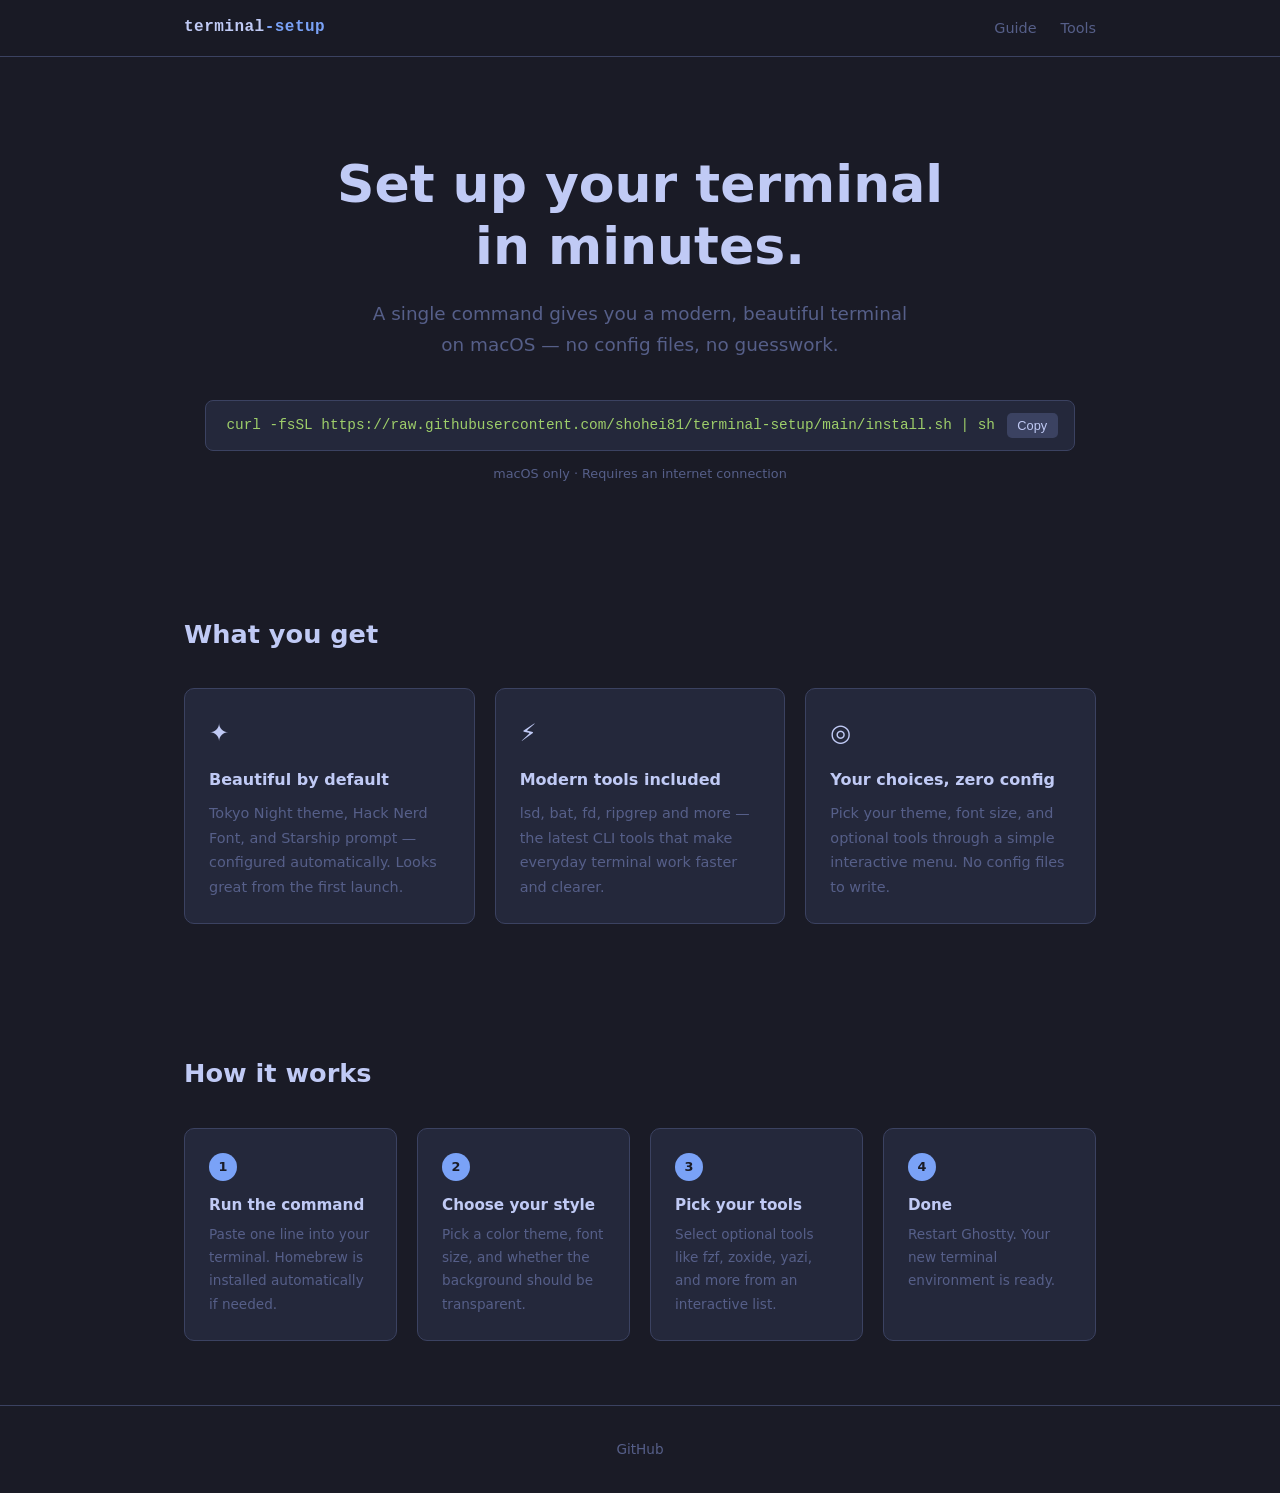
==== docs/index.html @ 52a1fb5c "Add GitHub Pages documentation site index.html, guide.html, tools.html with Tokyo Night theme CSS. C" ====
<!DOCTYPE html>
<html lang="ja">
<head>
  <meta charset="UTF-8">
  <meta name="viewport" content="width=device-width, initial-scale=1.0">
  <title>terminal-setup</title>
  <link rel="stylesheet" href="./style.css">
</head>
<body>

<nav>
  <div class="nav-inner">
    <span class="nav-logo">terminal<span>-setup</span></span>
    <div class="nav-links">
      <a href="./guide.html">Guide</a>
      <a href="./tools.html">Tools</a>
    </div>
  </div>
</nav>

<div class="hero">
  <h1>Set up your terminal<br>in minutes.</h1>
  <p>A single command gives you a modern, beautiful terminal on macOS — no config files, no guesswork.</p>

  <div class="install-block">
    <code id="install-cmd">curl -fsSL https://raw.githubusercontent.com/shohei81/terminal-setup/main/install.sh | sh</code>
    <button class="copy-btn" onclick="copyInstall(this)">Copy</button>
  </div>
  <div class="install-note">macOS only · Requires an internet connection</div>
</div>

<section>
  <h2>What you get</h2>
  <div class="cards">
    <div class="card">
      <div class="card-icon">✦</div>
      <h3>Beautiful by default</h3>
      <p>Tokyo Night theme, Hack Nerd Font, and Starship prompt — configured automatically. Looks great from the first launch.</p>
    </div>
    <div class="card">
      <div class="card-icon">⚡</div>
      <h3>Modern tools included</h3>
      <p>lsd, bat, fd, ripgrep and more — the latest CLI tools that make everyday terminal work faster and clearer.</p>
    </div>
    <div class="card">
      <div class="card-icon">◎</div>
      <h3>Your choices, zero config</h3>
      <p>Pick your theme, font size, and optional tools through a simple interactive menu. No config files to write.</p>
    </div>
  </div>
</section>

<section>
  <h2>How it works</h2>
  <div class="steps">
    <div class="step">
      <h3>Run the command</h3>
      <p>Paste one line into your terminal. Homebrew is installed automatically if needed.</p>
    </div>
    <div class="step">
      <h3>Choose your style</h3>
      <p>Pick a color theme, font size, and whether the background should be transparent.</p>
    </div>
    <div class="step">
      <h3>Pick your tools</h3>
      <p>Select optional tools like fzf, zoxide, yazi, and more from an interactive list.</p>
    </div>
    <div class="step">
      <h3>Done</h3>
      <p>Restart Ghostty. Your new terminal environment is ready.</p>
    </div>
  </div>
</section>

<footer>
  <a href="https://github.com/shohei81/terminal-setup" target="_blank">GitHub</a>
</footer>

<script>
function copyInstall(btn) {
  const text = document.getElementById('install-cmd').textContent;
  navigator.clipboard.writeText(text).then(() => {
    btn.textContent = '✓';
    setTimeout(() => btn.textContent = 'Copy', 2000);
  });
}
</script>
</body>
</html>
---- docs/style.css ----
:root {
  --bg:     #1a1b26;
  --bg-alt: #24283b;
  --border: #3b4261;
  --fg:     #c0caf5;
  --muted:  #565f89;
  --blue:   #7aa2f7;
  --green:  #9ece6a;
  --yellow: #e0af68;
  --red:    #f7768e;
  --cyan:   #7dcfff;
}

*, *::before, *::after { box-sizing: border-box; margin: 0; padding: 0; }

html { scroll-behavior: smooth; }

body {
  background: var(--bg);
  color: var(--fg);
  font-family: system-ui, -apple-system, sans-serif;
  font-size: 16px;
  line-height: 1.7;
}

a { color: var(--blue); text-decoration: none; }
a:hover { text-decoration: underline; }

/* ── Nav ── */
nav {
  position: sticky;
  top: 0;
  z-index: 10;
  background: rgba(26, 27, 38, 0.9);
  backdrop-filter: blur(8px);
  border-bottom: 1px solid var(--border);
}

.nav-inner {
  max-width: 960px;
  margin: 0 auto;
  padding: 0 1.5rem;
  height: 56px;
  display: flex;
  align-items: center;
  justify-content: space-between;
}

.nav-logo {
  font-family: monospace;
  font-size: 1rem;
  font-weight: 700;
  color: var(--fg);
  letter-spacing: 0.03em;
}

.nav-logo span { color: var(--blue); }

.nav-links { display: flex; gap: 1.5rem; }

.nav-links a {
  color: var(--muted);
  font-size: 0.9rem;
  transition: color 0.15s;
}

.nav-links a:hover,
.nav-links a.active { color: var(--fg); text-decoration: none; }

/* ── Container ── */
.container {
  max-width: 960px;
  margin: 0 auto;
  padding: 0 1.5rem;
}

/* ── Hero ── */
.hero {
  padding: 6rem 1.5rem 4rem;
  max-width: 960px;
  margin: 0 auto;
  text-align: center;
}

.hero h1 {
  font-size: clamp(2rem, 5vw, 3.25rem);
  font-weight: 800;
  color: var(--fg);
  line-height: 1.2;
  margin-bottom: 1.25rem;
}

.hero p {
  font-size: 1.15rem;
  color: var(--muted);
  max-width: 560px;
  margin: 0 auto 2.5rem;
}

/* ── Install block ── */
.install-block {
  display: inline-flex;
  align-items: center;
  gap: 0.75rem;
  background: var(--bg-alt);
  border: 1px solid var(--border);
  border-radius: 8px;
  padding: 0.75rem 1rem 0.75rem 1.25rem;
  margin-bottom: 0.75rem;
  max-width: 100%;
}

.install-block code {
  font-family: monospace;
  font-size: 0.9rem;
  color: var(--green);
  white-space: nowrap;
  overflow: hidden;
  text-overflow: ellipsis;
}

.copy-btn {
  flex-shrink: 0;
  background: var(--border);
  border: none;
  border-radius: 5px;
  color: var(--fg);
  cursor: pointer;
  font-size: 0.8rem;
  padding: 0.3rem 0.65rem;
  transition: background 0.15s;
}

.copy-btn:hover { background: var(--blue); color: #1a1b26; }

.install-note {
  font-size: 0.8rem;
  color: var(--muted);
}

/* ── Section ── */
section {
  padding: 4rem 1.5rem;
  max-width: 960px;
  margin: 0 auto;
}

section h2 {
  font-size: 1.6rem;
  font-weight: 700;
  color: var(--fg);
  margin-bottom: 2rem;
}

/* ── Cards ── */
.cards {
  display: grid;
  grid-template-columns: repeat(auto-fit, minmax(260px, 1fr));
  gap: 1.25rem;
}

.card {
  background: var(--bg-alt);
  border: 1px solid var(--border);
  border-radius: 10px;
  padding: 1.5rem;
}

.card-icon {
  font-size: 1.5rem;
  margin-bottom: 0.75rem;
}

.card h3 {
  font-size: 1rem;
  font-weight: 700;
  color: var(--fg);
  margin-bottom: 0.5rem;
}

.card p { font-size: 0.9rem; color: var(--muted); }

/* ── Steps ── */
.steps {
  display: grid;
  grid-template-columns: repeat(auto-fit, minmax(180px, 1fr));
  gap: 1.25rem;
  counter-reset: steps;
}

.step {
  background: var(--bg-alt);
  border: 1px solid var(--border);
  border-radius: 10px;
  padding: 1.5rem;
  counter-increment: steps;
  position: relative;
}

.step::before {
  content: counter(steps);
  display: block;
  width: 28px;
  height: 28px;
  line-height: 28px;
  text-align: center;
  border-radius: 50%;
  background: var(--blue);
  color: #1a1b26;
  font-size: 0.8rem;
  font-weight: 700;
  margin-bottom: 0.75rem;
}

.step h3 { font-size: 0.95rem; font-weight: 700; color: var(--fg); margin-bottom: 0.3rem; }
.step p { font-size: 0.85rem; color: var(--muted); }

/* ── Guide page ── */
.page-header {
  padding: 4rem 1.5rem 2rem;
  max-width: 960px;
  margin: 0 auto;
  border-bottom: 1px solid var(--border);
}

.page-header h1 { font-size: 2rem; font-weight: 800; color: var(--fg); margin-bottom: 0.5rem; }
.page-header p { color: var(--muted); }

.guide-section {
  padding: 2.5rem 1.5rem;
  max-width: 960px;
  margin: 0 auto;
  border-bottom: 1px solid var(--border);
}

.guide-section:last-child { border-bottom: none; }

.guide-section h2 {
  font-size: 1.25rem;
  font-weight: 700;
  color: var(--blue);
  margin-bottom: 1rem;
}

.guide-section h3 {
  font-size: 1rem;
  font-weight: 700;
  color: var(--fg);
  margin: 1.25rem 0 0.4rem;
}

.guide-section p { color: var(--muted); margin-bottom: 0.75rem; }

.guide-section ul {
  list-style: none;
  padding: 0;
  color: var(--muted);
}

.guide-section ul li::before { content: "· "; color: var(--blue); }

/* ── Code block ── */
pre {
  background: var(--bg-alt);
  border: 1px solid var(--border);
  border-radius: 8px;
  padding: 1rem 1.25rem;
  overflow-x: auto;
  margin: 1rem 0;
}

pre code {
  font-family: monospace;
  font-size: 0.875rem;
  color: var(--green);
}

/* ── Step pills (guide) ── */
.step-list {
  display: flex;
  flex-direction: column;
  gap: 0.75rem;
}

.step-item {
  display: flex;
  align-items: flex-start;
  gap: 1rem;
  background: var(--bg-alt);
  border: 1px solid var(--border);
  border-radius: 8px;
  padding: 1rem 1.25rem;
}

.step-num {
  flex-shrink: 0;
  width: 24px;
  height: 24px;
  line-height: 24px;
  text-align: center;
  border-radius: 50%;
  background: var(--blue);
  color: #1a1b26;
  font-size: 0.75rem;
  font-weight: 700;
}

.step-body h4 { font-size: 0.95rem; font-weight: 700; color: var(--fg); margin-bottom: 0.2rem; }
.step-body p  { font-size: 0.875rem; color: var(--muted); margin: 0; }

/* ── Tools page ── */
.tools-grid {
  display: grid;
  grid-template-columns: repeat(auto-fill, minmax(280px, 1fr));
  gap: 1rem;
  margin-top: 1.5rem;
}

.tool-card {
  background: var(--bg-alt);
  border: 1px solid var(--border);
  border-radius: 8px;
  padding: 1.1rem 1.25rem;
  display: flex;
  align-items: flex-start;
  gap: 0.75rem;
}

.tool-card .tool-icon { font-size: 1.1rem; flex-shrink: 0; margin-top: 0.1rem; }

.tool-card h3 {
  font-size: 0.95rem;
  font-weight: 700;
  color: var(--fg);
  font-family: monospace;
  margin-bottom: 0.2rem;
}

.tool-card p { font-size: 0.85rem; color: var(--muted); margin: 0; }

.tier-label {
  display: inline-block;
  font-size: 0.75rem;
  font-weight: 700;
  padding: 0.2rem 0.6rem;
  border-radius: 4px;
  margin-bottom: 1rem;
}

.tier-a { background: rgba(158, 206, 106, 0.15); color: var(--green); }
.tier-b { background: rgba(122, 162, 247, 0.15); color: var(--blue); }

/* ── Footer ── */
footer {
  border-top: 1px solid var(--border);
  padding: 2rem 1.5rem;
  text-align: center;
  font-size: 0.85rem;
  color: var(--muted);
}

footer a { color: var(--muted); }
footer a:hover { color: var(--fg); text-decoration: none; }

/* ── Responsive ── */
@media (max-width: 600px) {
  .hero { padding: 4rem 1.5rem 3rem; }
  .install-block { flex-direction: column; align-items: stretch; text-align: left; }
  .install-block code { white-space: normal; word-break: break-all; }
}
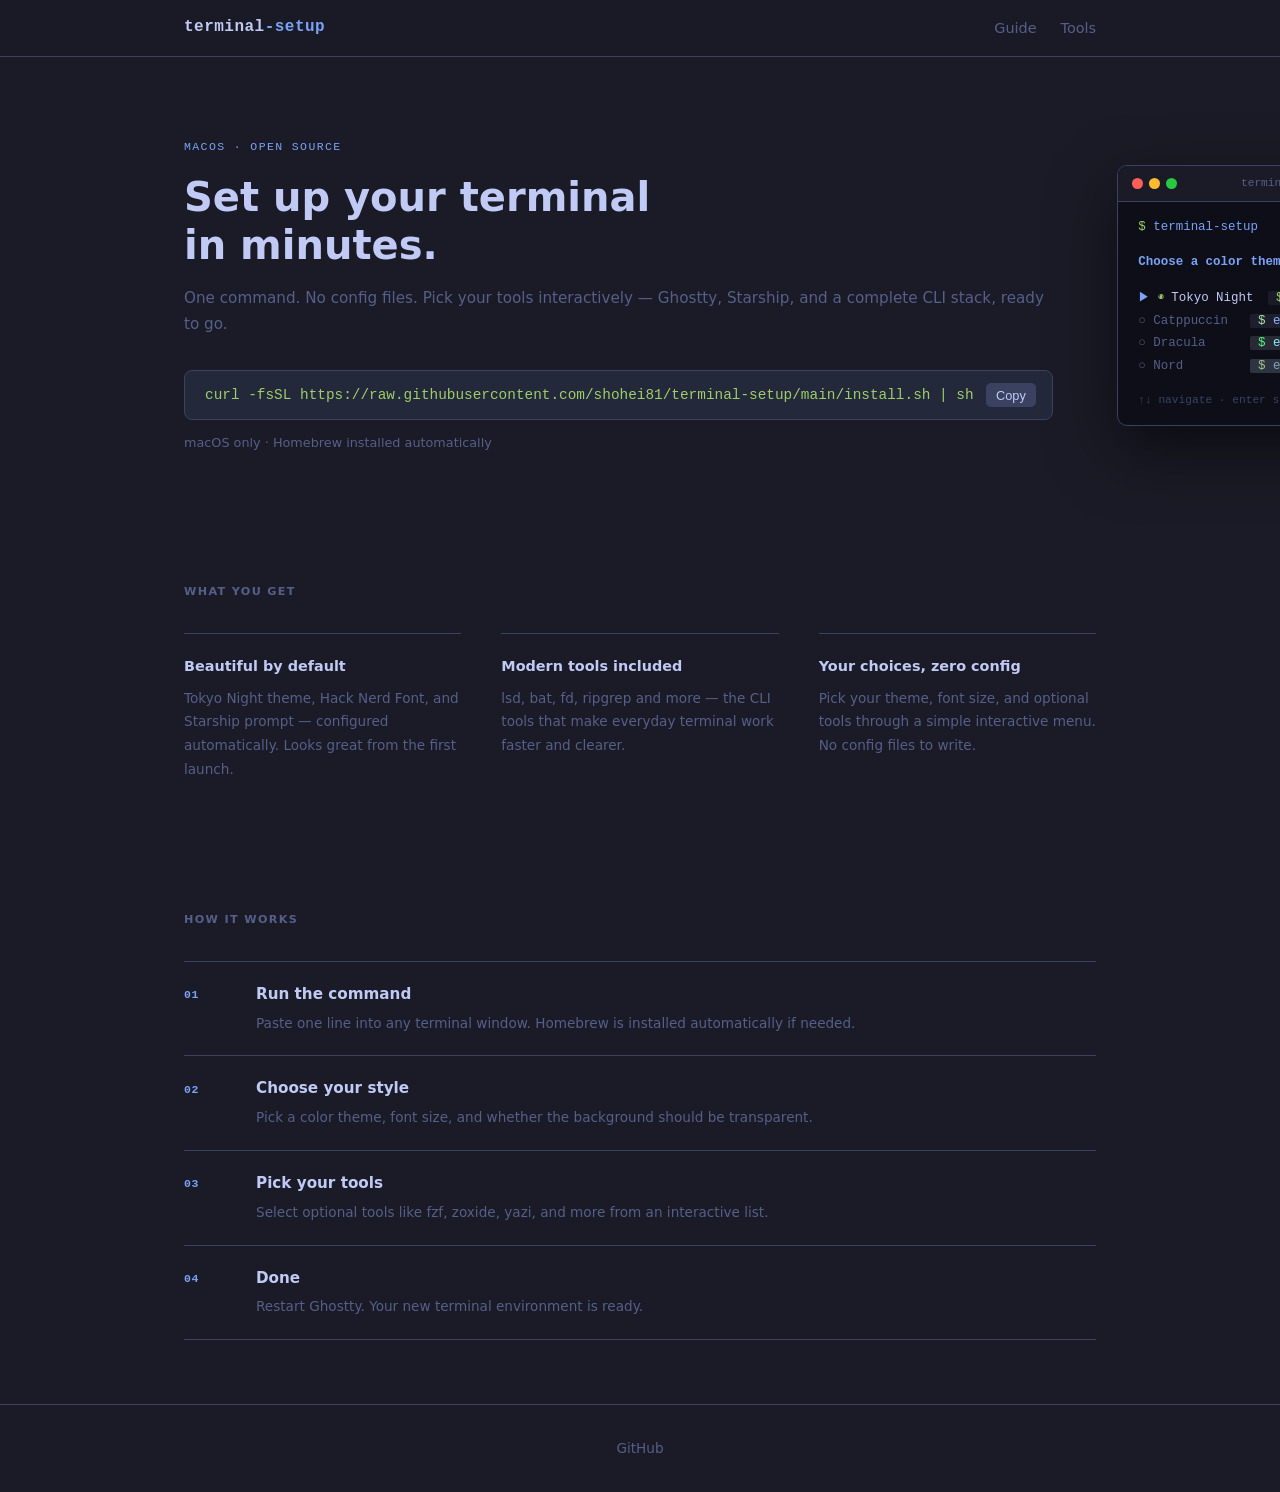
==== commit 6c897f1c: "docs: redesign index page — 2-col hero, feature list, timeline - Hero: left-align copy + terminal mo" ====
--- a/docs/index.html
+++ b/docs/index.html
@@ -19,31 +19,52 @@
 </nav>
 
 <div class="hero">
-  <h1>Set up your terminal<br>in minutes.</h1>
-  <p>A single command gives you a modern, beautiful terminal on macOS — no config files, no guesswork.</p>
-
-  <div class="install-block">
-    <code id="install-cmd">curl -fsSL https://raw.githubusercontent.com/shohei81/terminal-setup/main/install.sh | sh</code>
-    <button class="copy-btn" onclick="copyInstall(this)">Copy</button>
+  <div class="hero-copy">
+    <p class="hero-eyebrow">macOS · open source</p>
+    <h1>Set up your terminal<br>in minutes.</h1>
+    <p class="hero-desc">One command. No config files. Pick your tools interactively — Ghostty, Starship, and a complete CLI stack, ready to go.</p>
+    <div class="install-block">
+      <code id="install-cmd">curl -fsSL https://raw.githubusercontent.com/shohei81/terminal-setup/main/install.sh | sh</code>
+      <button class="copy-btn" onclick="copyInstall(this)">Copy</button>
+    </div>
+    <p class="install-note">macOS only · Homebrew installed automatically</p>
   </div>
-  <div class="install-note">macOS only · Requires an internet connection</div>
+  <div class="hero-visual">
+    <div class="term-win">
+      <div class="term-bar">
+        <span class="term-dot" style="background:#ff5f57"></span>
+        <span class="term-dot" style="background:#febc2e"></span>
+        <span class="term-dot" style="background:#28c840"></span>
+        <span class="term-bar-title">terminal-setup</span>
+      </div>
+      <div class="term-body">
+        <div class="term-row"><span class="tc-green">$</span> <span class="tc-blue">terminal-setup</span></div>
+        <div class="term-row term-blank">&nbsp;</div>
+        <div class="term-row"><span class="tc-blue tc-bold">  Choose a color theme</span></div>
+        <div class="term-row term-blank">&nbsp;</div>
+        <div class="term-row term-active">  <span class="tc-blue">▶</span> <span class="tc-green">◉</span> <span class="term-thname">Tokyo Night  </span><span class="term-swatch" style="background:#1a1b26"><span style="color:#9ece6a"> $ </span><span style="color:#7aa2f7">echo</span><span style="color:#c0caf5"> Hello </span></span></div>
+        <div class="term-row term-dim">    <span class="tc-muted">○</span> <span class="term-thname">Catppuccin   </span><span class="term-swatch" style="background:#1e1e2e"><span style="color:#a6e3a1"> $ </span><span style="color:#89b4fa">echo</span><span style="color:#cdd6f4"> Hello </span></span></div>
+        <div class="term-row term-dim">    <span class="tc-muted">○</span> <span class="term-thname">Dracula      </span><span class="term-swatch" style="background:#282a36"><span style="color:#50fa7b"> $ </span><span style="color:#8be9fd">echo</span><span style="color:#f8f8f2"> Hello </span></span></div>
+        <div class="term-row term-dim">    <span class="tc-muted">○</span> <span class="term-thname">Nord         </span><span class="term-swatch" style="background:#2e3440"><span style="color:#a3be8c"> $ </span><span style="color:#81a1c1">echo</span><span style="color:#d8dee9"> Hello </span></span></div>
+        <div class="term-row term-blank">&nbsp;</div>
+        <div class="term-row term-hint">  ↑↓ navigate · enter select · esc quit</div>
+      </div>
+    </div>
+  </div>
 </div>
 
 <section>
-  <h2>What you get</h2>
-  <div class="cards">
-    <div class="card">
-      <div class="card-icon">✦</div>
+  <p class="section-label">What you get</p>
+  <div class="features">
+    <div class="feature">
       <h3>Beautiful by default</h3>
       <p>Tokyo Night theme, Hack Nerd Font, and Starship prompt — configured automatically. Looks great from the first launch.</p>
     </div>
-    <div class="card">
-      <div class="card-icon">⚡</div>
+    <div class="feature">
       <h3>Modern tools included</h3>
-      <p>lsd, bat, fd, ripgrep and more — the latest CLI tools that make everyday terminal work faster and clearer.</p>
+      <p>lsd, bat, fd, ripgrep and more — the CLI tools that make everyday terminal work faster and clearer.</p>
     </div>
-    <div class="card">
-      <div class="card-icon">◎</div>
+    <div class="feature">
       <h3>Your choices, zero config</h3>
       <p>Pick your theme, font size, and optional tools through a simple interactive menu. No config files to write.</p>
     </div>
@@ -51,25 +72,37 @@
 </section>
 
 <section>
-  <h2>How it works</h2>
-  <div class="steps">
-    <div class="step">
-      <h3>Run the command</h3>
-      <p>Paste one line into your terminal. Homebrew is installed automatically if needed.</p>
-    </div>
-    <div class="step">
-      <h3>Choose your style</h3>
-      <p>Pick a color theme, font size, and whether the background should be transparent.</p>
-    </div>
-    <div class="step">
-      <h3>Pick your tools</h3>
-      <p>Select optional tools like fzf, zoxide, yazi, and more from an interactive list.</p>
-    </div>
-    <div class="step">
-      <h3>Done</h3>
-      <p>Restart Ghostty. Your new terminal environment is ready.</p>
-    </div>
-  </div>
+  <p class="section-label">How it works</p>
+  <ol class="timeline">
+    <li class="timeline-item">
+      <div class="timeline-num">01</div>
+      <div class="timeline-body">
+        <h3>Run the command</h3>
+        <p>Paste one line into any terminal window. Homebrew is installed automatically if needed.</p>
+      </div>
+    </li>
+    <li class="timeline-item">
+      <div class="timeline-num">02</div>
+      <div class="timeline-body">
+        <h3>Choose your style</h3>
+        <p>Pick a color theme, font size, and whether the background should be transparent.</p>
+      </div>
+    </li>
+    <li class="timeline-item">
+      <div class="timeline-num">03</div>
+      <div class="timeline-body">
+        <h3>Pick your tools</h3>
+        <p>Select optional tools like fzf, zoxide, yazi, and more from an interactive list.</p>
+      </div>
+    </li>
+    <li class="timeline-item">
+      <div class="timeline-num">04</div>
+      <div class="timeline-body">
+        <h3>Done</h3>
+        <p>Restart Ghostty. Your new terminal environment is ready.</p>
+      </div>
+    </li>
+  </ol>
 </section>
 
 <footer>
--- a/docs/style.css
+++ b/docs/style.css
@@ -74,28 +74,96 @@
   padding: 0 1.5rem;
 }
 
-/* ── Hero ── */
+/* ── Hero (2-column) ── */
 .hero {
-  padding: 6rem 1.5rem 4rem;
+  display: grid;
+  grid-template-columns: 1fr 1fr;
+  gap: 4rem;
+  align-items: center;
+  padding: 5rem 1.5rem 4rem;
   max-width: 960px;
   margin: 0 auto;
+}
+
+.hero-eyebrow {
+  font-family: monospace;
+  font-size: 0.72rem;
+  letter-spacing: 0.12em;
+  text-transform: uppercase;
+  color: var(--blue);
+  margin-bottom: 1rem;
+}
+
+.hero h1 {
+  font-size: clamp(1.75rem, 3.5vw, 2.5rem);
+  font-weight: 800;
+  color: var(--fg);
+  line-height: 1.2;
+  margin-bottom: 1rem;
+}
+
+.hero-desc {
+  font-size: 0.95rem;
+  color: var(--muted);
+  line-height: 1.75;
+  margin-bottom: 2rem;
+}
+
+/* ── Terminal window mockup ── */
+.term-win {
+  background: #0d0e17;
+  border: 1px solid var(--border);
+  border-radius: 10px;
+  overflow: hidden;
+  font-family: 'SF Mono', 'Fira Mono', ui-monospace, monospace;
+  font-size: 0.78rem;
+  line-height: 1.55;
+  box-shadow: 0 24px 64px rgba(0,0,0,0.55);
+}
+
+.term-bar {
+  display: flex;
+  align-items: center;
+  gap: 6px;
+  padding: 9px 14px;
+  background: #1a1b26;
+  border-bottom: 1px solid var(--border);
+}
+
+.term-dot {
+  display: inline-block;
+  width: 11px;
+  height: 11px;
+  border-radius: 50%;
+  flex-shrink: 0;
+}
+
+.term-bar-title {
+  flex: 1;
   text-align: center;
-}
-
-.hero h1 {
-  font-size: clamp(2rem, 5vw, 3.25rem);
-  font-weight: 800;
-  color: var(--fg);
-  line-height: 1.2;
-  margin-bottom: 1.25rem;
-}
-
-.hero p {
-  font-size: 1.15rem;
-  color: var(--muted);
-  max-width: 560px;
-  margin: 0 auto 2.5rem;
-}
+  color: var(--muted);
+  font-size: 0.7rem;
+}
+
+.term-body { padding: 0.875rem 0; }
+
+.term-row {
+  padding: 0.1rem 1.25rem;
+  white-space: nowrap;
+  color: var(--fg);
+}
+
+.term-blank  { line-height: 0.8; }
+.term-dim    { color: var(--muted); }
+.term-active { color: var(--fg); }
+.term-hint   { font-size: 0.7rem; color: #3b4261; }
+.term-thname { display: inline-block; min-width: 13ch; }
+.term-swatch { border-radius: 2px; }
+
+.tc-green { color: var(--green); }
+.tc-blue  { color: var(--blue); }
+.tc-muted { color: var(--muted); }
+.tc-bold  { font-weight: 700; }
 
 /* ── Install block ── */
 .install-block {
@@ -215,6 +283,83 @@
 .step h3 { font-size: 0.95rem; font-weight: 700; color: var(--fg); margin-bottom: 0.3rem; }
 .step p { font-size: 0.85rem; color: var(--muted); }
 
+/* ── Section label ── */
+.section-label {
+  font-size: 0.7rem;
+  font-weight: 700;
+  text-transform: uppercase;
+  letter-spacing: 0.12em;
+  color: var(--muted);
+  margin-bottom: 2rem;
+}
+
+/* ── Features (borderless list) ── */
+.features {
+  display: grid;
+  grid-template-columns: repeat(3, 1fr);
+  gap: 2.5rem;
+}
+
+.feature {
+  border-top: 1px solid var(--border);
+  padding-top: 1.25rem;
+}
+
+.feature h3 {
+  font-size: 0.9rem;
+  font-weight: 700;
+  color: var(--fg);
+  margin-bottom: 0.5rem;
+}
+
+.feature p {
+  font-size: 0.85rem;
+  color: var(--muted);
+  line-height: 1.75;
+}
+
+/* ── Timeline ── */
+.timeline {
+  list-style: none;
+  padding: 0;
+  margin: 0;
+}
+
+.timeline-item {
+  display: flex;
+  gap: 2rem;
+  align-items: flex-start;
+  padding: 1.25rem 0;
+  border-top: 1px solid var(--border);
+}
+
+.timeline-item:last-child { border-bottom: 1px solid var(--border); }
+
+.timeline-num {
+  font-family: monospace;
+  font-size: 0.72rem;
+  font-weight: 600;
+  color: var(--blue);
+  letter-spacing: 0.05em;
+  flex-shrink: 0;
+  width: 2.5rem;
+  padding-top: 0.2rem;
+}
+
+.timeline-body h3 {
+  font-size: 0.95rem;
+  font-weight: 700;
+  color: var(--fg);
+  margin-bottom: 0.25rem;
+}
+
+.timeline-body p {
+  font-size: 0.85rem;
+  color: var(--muted);
+  line-height: 1.75;
+  margin: 0;
+}
+
 /* ── Guide page ── */
 .page-header {
   padding: 4rem 1.5rem 2rem;
@@ -336,7 +481,17 @@
   margin-bottom: 0.2rem;
 }
 
-.tool-card p { font-size: 0.85rem; color: var(--muted); margin: 0; }
+.tool-card p { font-size: 0.85rem; color: var(--muted); margin: 0 0 0.5rem; }
+
+.tool-link {
+  display: inline-block;
+  font-size: 0.75rem;
+  color: var(--blue);
+  text-decoration: none;
+  opacity: 0.7;
+  transition: opacity 0.15s;
+}
+.tool-link:hover { opacity: 1; text-decoration: underline; }
 
 .tier-label {
   display: inline-block;
@@ -363,8 +518,19 @@
 footer a:hover { color: var(--fg); text-decoration: none; }
 
 /* ── Responsive ── */
+@media (max-width: 768px) {
+  .hero {
+    grid-template-columns: 1fr;
+    gap: 2.5rem;
+    padding: 3rem 1.5rem;
+  }
+  .features {
+    grid-template-columns: 1fr;
+    gap: 1.5rem;
+  }
+}
+
 @media (max-width: 600px) {
-  .hero { padding: 4rem 1.5rem 3rem; }
-  .install-block { flex-direction: column; align-items: stretch; text-align: left; }
+  .install-block { flex-direction: column; align-items: stretch; }
   .install-block code { white-space: normal; word-break: break-all; }
 }
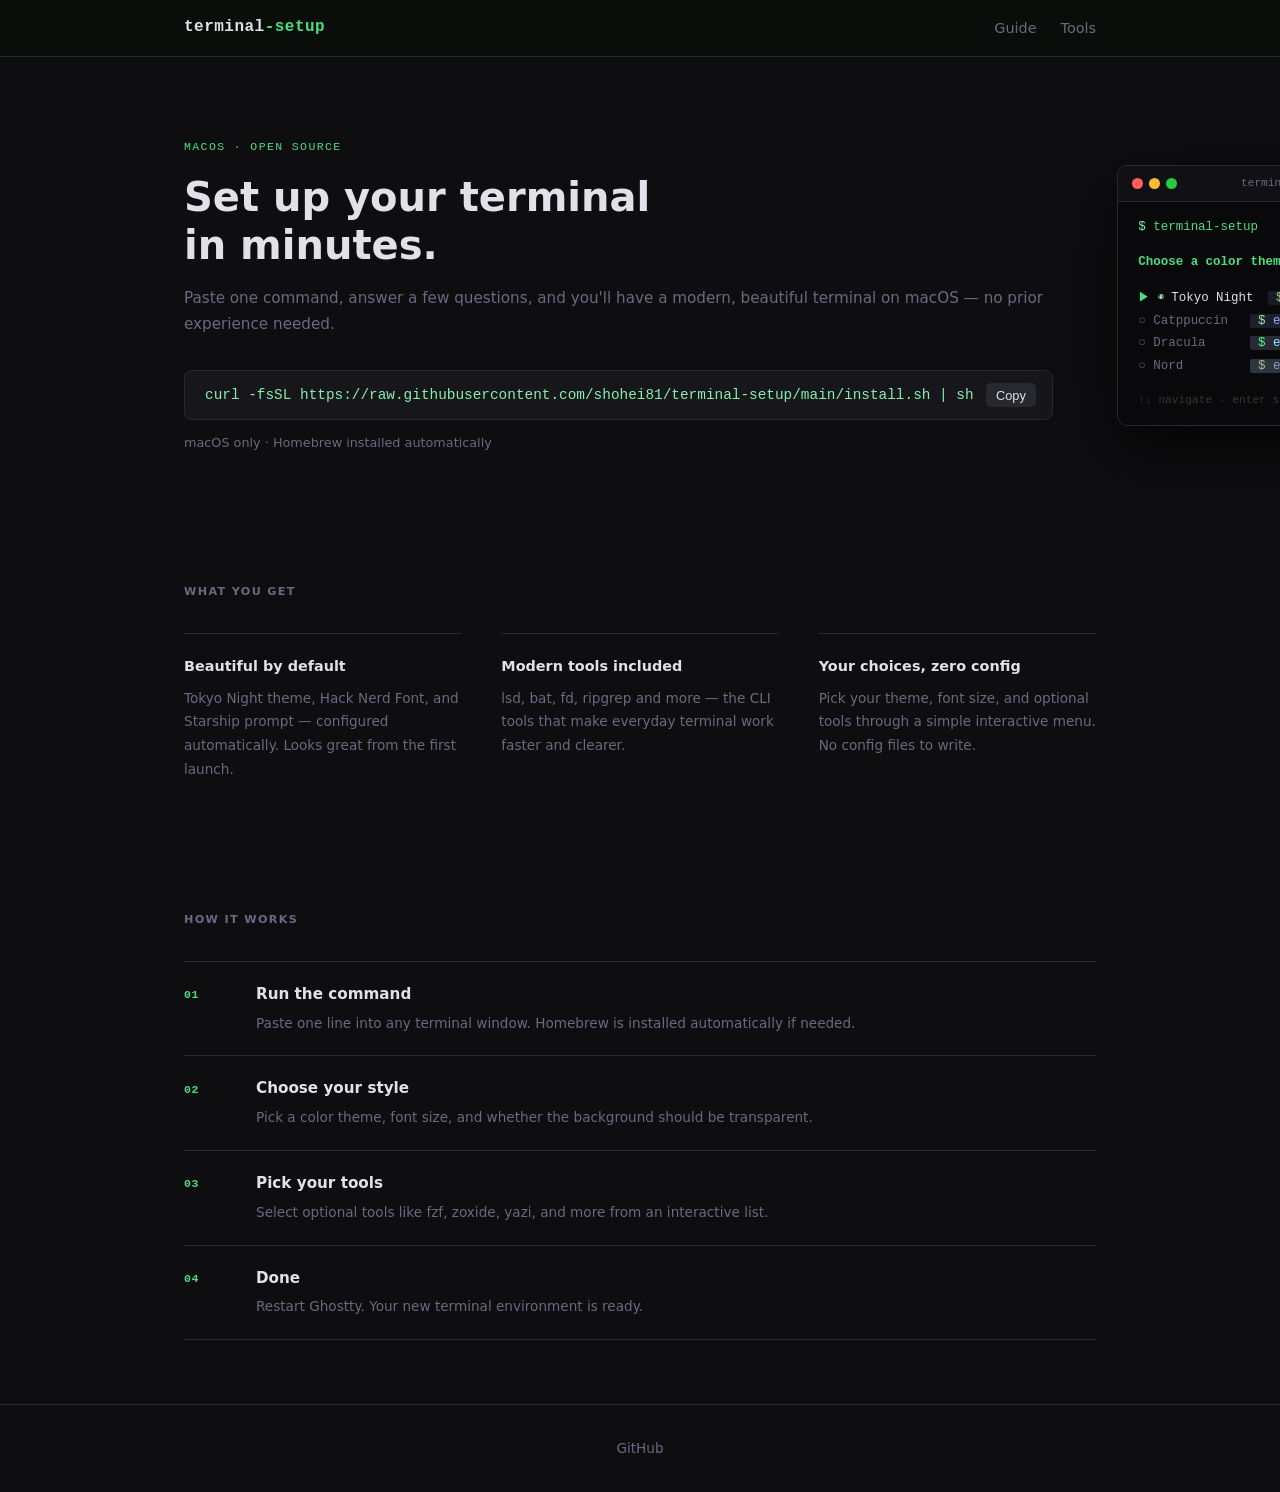
==== commit 49320add: "docs: rewrite guide for beginners with no terminal experience - Add "Before you start" section expla" ====
--- a/docs/index.html
+++ b/docs/index.html
@@ -22,7 +22,7 @@
   <div class="hero-copy">
     <p class="hero-eyebrow">macOS · open source</p>
     <h1>Set up your terminal<br>in minutes.</h1>
-    <p class="hero-desc">One command. No config files. Pick your tools interactively — Ghostty, Starship, and a complete CLI stack, ready to go.</p>
+    <p class="hero-desc">Paste one command, answer a few questions, and you'll have a modern, beautiful terminal on macOS — no prior experience needed.</p>
     <div class="install-block">
       <code id="install-cmd">curl -fsSL https://raw.githubusercontent.com/shohei81/terminal-setup/main/install.sh | sh</code>
       <button class="copy-btn" onclick="copyInstall(this)">Copy</button>
--- a/docs/style.css
+++ b/docs/style.css
@@ -1,14 +1,14 @@
 :root {
-  --bg:     #1a1b26;
-  --bg-alt: #24283b;
-  --border: #3b4261;
-  --fg:     #c0caf5;
-  --muted:  #565f89;
-  --blue:   #7aa2f7;
-  --green:  #9ece6a;
-  --yellow: #e0af68;
-  --red:    #f7768e;
-  --cyan:   #7dcfff;
+  --bg:     #0e0e10;
+  --bg-alt: #17171b;
+  --border: #28282f;
+  --fg:     #e2e0e8;
+  --muted:  #6b6880;
+  --blue:   #4ade80;
+  --green:  #86efac;
+  --yellow: #fbbf24;
+  --red:    #f87171;
+  --cyan:   #34d399;
 }
 
 *, *::before, *::after { box-sizing: border-box; margin: 0; padding: 0; }
@@ -31,7 +31,7 @@
   position: sticky;
   top: 0;
   z-index: 10;
-  background: rgba(26, 27, 38, 0.9);
+  background: rgba(10, 15, 10, 0.92);
   backdrop-filter: blur(8px);
   border-bottom: 1px solid var(--border);
 }
@@ -111,14 +111,14 @@
 
 /* ── Terminal window mockup ── */
 .term-win {
-  background: #0d0e17;
+  background: #09090b;
   border: 1px solid var(--border);
   border-radius: 10px;
   overflow: hidden;
   font-family: 'SF Mono', 'Fira Mono', ui-monospace, monospace;
   font-size: 0.78rem;
   line-height: 1.55;
-  box-shadow: 0 24px 64px rgba(0,0,0,0.55);
+  box-shadow: 0 24px 64px rgba(0,0,0,0.7);
 }
 
 .term-bar {
@@ -126,7 +126,7 @@
   align-items: center;
   gap: 6px;
   padding: 9px 14px;
-  background: #1a1b26;
+  background: #111115;
   border-bottom: 1px solid var(--border);
 }
 
@@ -156,7 +156,7 @@
 .term-blank  { line-height: 0.8; }
 .term-dim    { color: var(--muted); }
 .term-active { color: var(--fg); }
-.term-hint   { font-size: 0.7rem; color: #3b4261; }
+.term-hint   { font-size: 0.7rem; color: #2d3d2d; }
 .term-thname { display: inline-block; min-width: 13ch; }
 .term-swatch { border-radius: 2px; }
 
@@ -199,7 +199,7 @@
   transition: background 0.15s;
 }
 
-.copy-btn:hover { background: var(--blue); color: #1a1b26; }
+.copy-btn:hover { background: var(--blue); color: var(--bg); }
 
 .install-note {
   font-size: 0.8rem;
@@ -274,7 +274,7 @@
   text-align: center;
   border-radius: 50%;
   background: var(--blue);
-  color: #1a1b26;
+  color: var(--bg);
   font-size: 0.8rem;
   font-weight: 700;
   margin-bottom: 0.75rem;
@@ -445,7 +445,7 @@
   text-align: center;
   border-radius: 50%;
   background: var(--blue);
-  color: #1a1b26;
+  color: var(--bg);
   font-size: 0.75rem;
   font-weight: 700;
 }
@@ -466,22 +466,21 @@
   border: 1px solid var(--border);
   border-radius: 8px;
   padding: 1.1rem 1.25rem;
-  display: flex;
-  align-items: flex-start;
-  gap: 0.75rem;
-}
-
-.tool-card .tool-icon { font-size: 1.1rem; flex-shrink: 0; margin-top: 0.1rem; }
+  border-left: 3px solid var(--border);
+  transition: border-left-color 0.15s;
+}
+
+.tool-card:hover { border-left-color: var(--blue); }
 
 .tool-card h3 {
-  font-size: 0.95rem;
+  font-size: 0.9rem;
   font-weight: 700;
   color: var(--fg);
   font-family: monospace;
-  margin-bottom: 0.2rem;
-}
-
-.tool-card p { font-size: 0.85rem; color: var(--muted); margin: 0 0 0.5rem; }
+  margin-bottom: 0.35rem;
+}
+
+.tool-card p { font-size: 0.85rem; color: var(--muted); margin: 0 0 0.6rem; }
 
 .tool-link {
   display: inline-block;
@@ -502,8 +501,8 @@
   margin-bottom: 1rem;
 }
 
-.tier-a { background: rgba(158, 206, 106, 0.15); color: var(--green); }
-.tier-b { background: rgba(122, 162, 247, 0.15); color: var(--blue); }
+.tier-a { background: rgba(134, 239, 172, 0.1); color: var(--green); }
+.tier-b { background: rgba(52, 211, 153, 0.1); color: var(--cyan); }
 
 /* ── Footer ── */
 footer {
